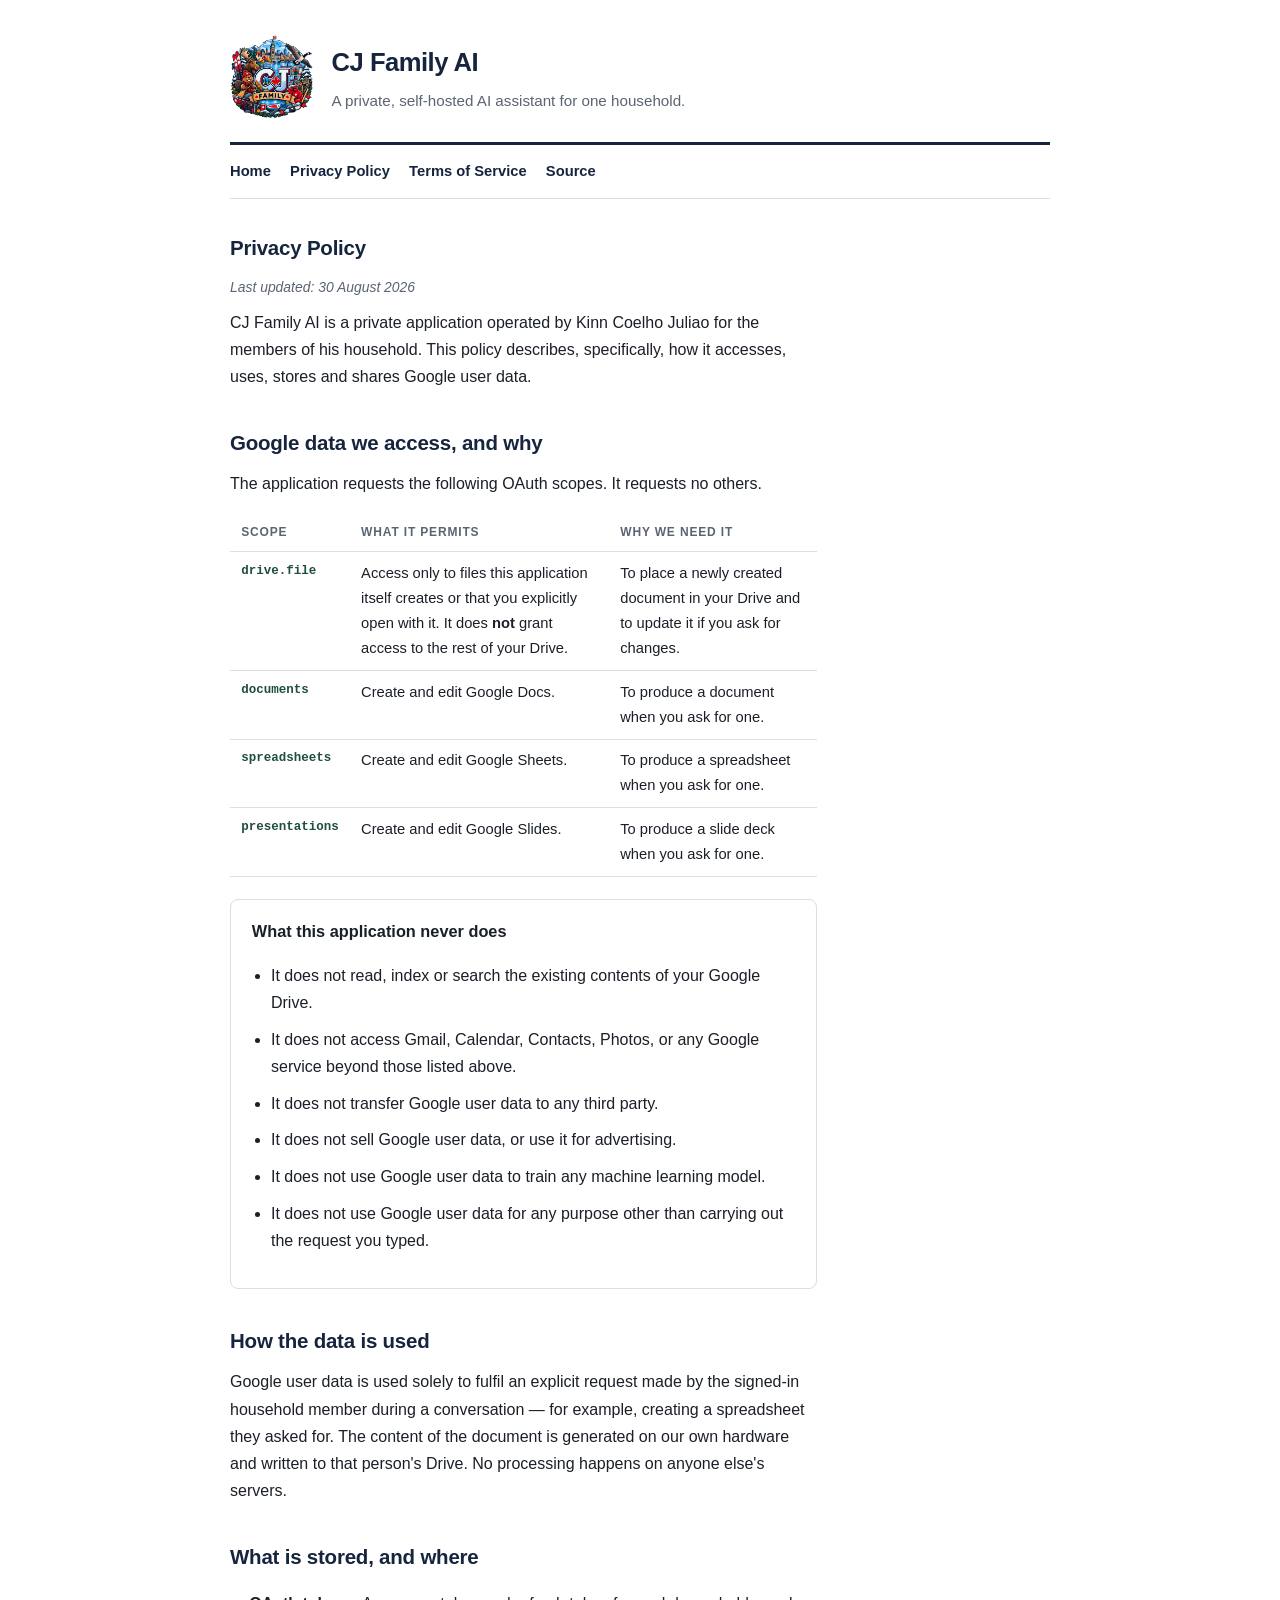
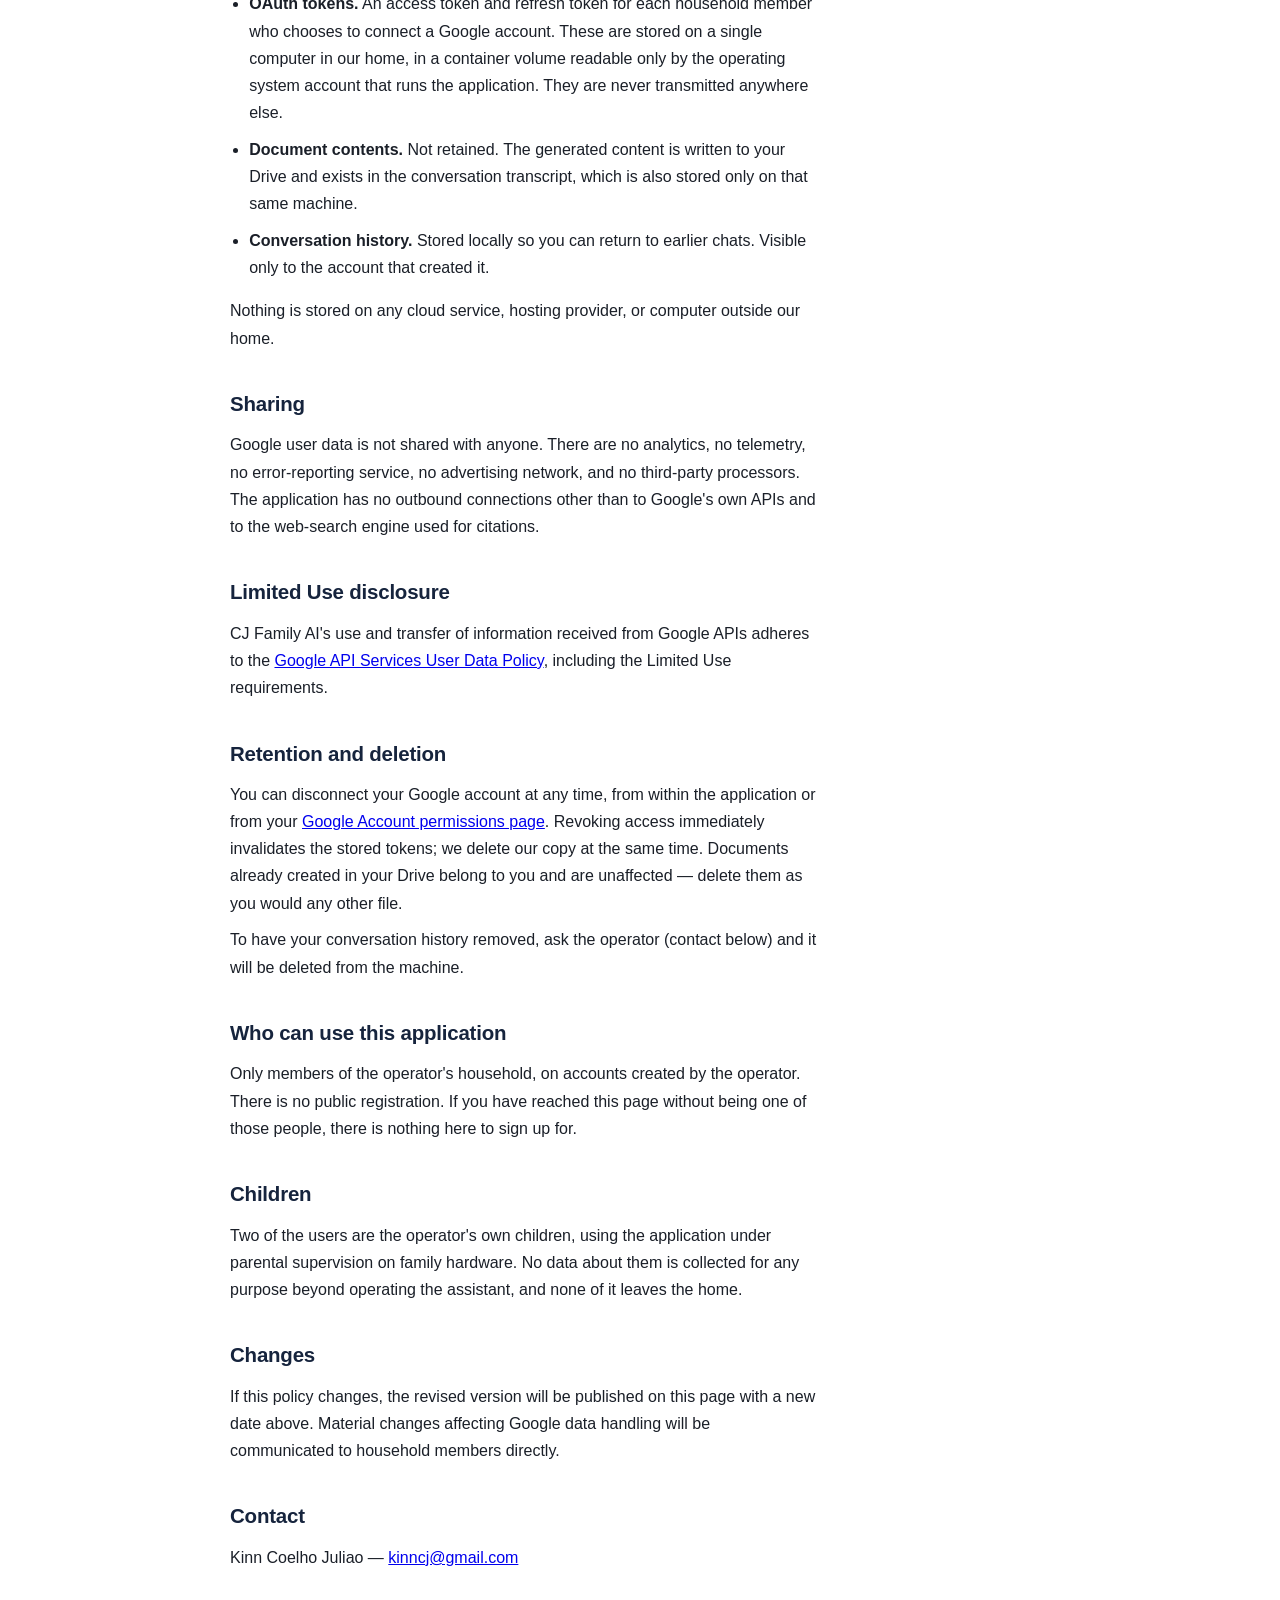
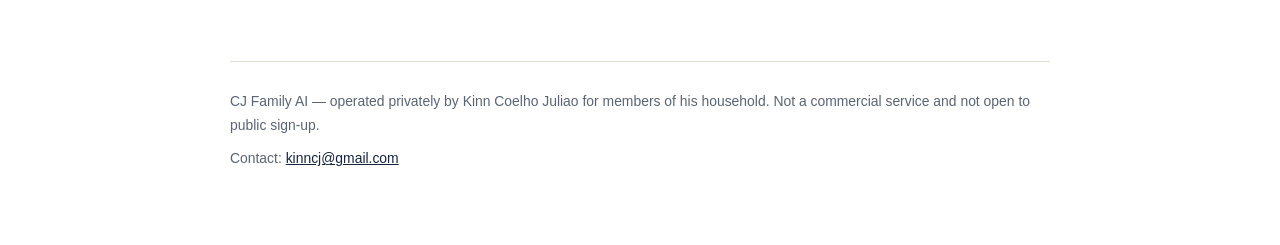
==== privacy.html @ a0a2de76 "Add home page, privacy policy and terms of service Publishes the three pages Google requires before " ====
<!doctype html>
<html lang="en">
<head>
<meta charset="utf-8">
<meta name="viewport" content="width=device-width,initial-scale=1">
<title>Privacy Policy · CJ Family AI</title>
<meta name="description" content="How CJ Family AI accesses, uses, stores and shares Google user data.">
<link rel="icon" href="assets/logo.png">
<link rel="stylesheet" href="style.css">
</head>
<body>
<div class="wrap">
<header class="site">
  <img src="assets/logo.png" alt="CJ Family AI crest">
  <div>
    <h1>CJ Family AI</h1>
    <p>A private, self-hosted AI assistant for one household.</p>
  </div>
</header>
<nav>
  <a href="./">Home</a>
  <a href="privacy.html">Privacy Policy</a>
  <a href="terms.html">Terms of Service</a>
  <a href="https://github.com/kinncj/cj-family-ai">Source</a>
</nav>
<main>
<h2>Privacy Policy</h2>
<p class="updated">Last updated: 30 August 2026</p>

<p>CJ Family AI is a private application operated by Kinn Coelho Juliao for the members of his household. This policy describes, specifically, how it accesses, uses, stores and shares Google user data.</p>

<h2>Google data we access, and why</h2>
<p>The application requests the following OAuth scopes. It requests no others.</p>
<table>
  <thead><tr><th>Scope</th><th>What it permits</th><th>Why we need it</th></tr></thead>
  <tbody>
    <tr>
      <td class="scope">drive.file</td>
      <td>Access only to files this application itself creates or that you explicitly open with it. It does <strong>not</strong> grant access to the rest of your Drive.</td>
      <td>To place a newly created document in your Drive and to update it if you ask for changes.</td>
    </tr>
    <tr><td class="scope">documents</td><td>Create and edit Google Docs.</td><td>To produce a document when you ask for one.</td></tr>
    <tr><td class="scope">spreadsheets</td><td>Create and edit Google Sheets.</td><td>To produce a spreadsheet when you ask for one.</td></tr>
    <tr><td class="scope">presentations</td><td>Create and edit Google Slides.</td><td>To produce a slide deck when you ask for one.</td></tr>
  </tbody>
</table>

<div class="card">
  <h3>What this application never does</h3>
  <ul>
    <li>It does not read, index or search the existing contents of your Google Drive.</li>
    <li>It does not access Gmail, Calendar, Contacts, Photos, or any Google service beyond those listed above.</li>
    <li>It does not transfer Google user data to any third party.</li>
    <li>It does not sell Google user data, or use it for advertising.</li>
    <li>It does not use Google user data to train any machine learning model.</li>
    <li>It does not use Google user data for any purpose other than carrying out the request you typed.</li>
  </ul>
</div>

<h2>How the data is used</h2>
<p>Google user data is used solely to fulfil an explicit request made by the signed-in household member during a conversation — for example, creating a spreadsheet they asked for. The content of the document is generated on our own hardware and written to that person's Drive. No processing happens on anyone else's servers.</p>

<h2>What is stored, and where</h2>
<ul>
  <li><strong>OAuth tokens.</strong> An access token and refresh token for each household member who chooses to connect a Google account. These are stored on a single computer in our home, in a container volume readable only by the operating system account that runs the application. They are never transmitted anywhere else.</li>
  <li><strong>Document contents.</strong> Not retained. The generated content is written to your Drive and exists in the conversation transcript, which is also stored only on that same machine.</li>
  <li><strong>Conversation history.</strong> Stored locally so you can return to earlier chats. Visible only to the account that created it.</li>
</ul>
<p>Nothing is stored on any cloud service, hosting provider, or computer outside our home.</p>

<h2>Sharing</h2>
<p>Google user data is not shared with anyone. There are no analytics, no telemetry, no error-reporting service, no advertising network, and no third-party processors. The application has no outbound connections other than to Google's own APIs and to the web-search engine used for citations.</p>

<h2>Limited Use disclosure</h2>
<p>CJ Family AI's use and transfer of information received from Google APIs adheres to the
<a href="https://developers.google.com/terms/api-services-user-data-policy">Google API Services User Data Policy</a>, including the Limited Use requirements.</p>

<h2>Retention and deletion</h2>
<p>You can disconnect your Google account at any time, from within the application or from your
<a href="https://myaccount.google.com/permissions">Google Account permissions page</a>. Revoking access immediately invalidates the stored tokens; we delete our copy at the same time. Documents already created in your Drive belong to you and are unaffected — delete them as you would any other file.</p>
<p>To have your conversation history removed, ask the operator (contact below) and it will be deleted from the machine.</p>

<h2>Who can use this application</h2>
<p>Only members of the operator's household, on accounts created by the operator. There is no public registration. If you have reached this page without being one of those people, there is nothing here to sign up for.</p>

<h2>Children</h2>
<p>Two of the users are the operator's own children, using the application under parental supervision on family hardware. No data about them is collected for any purpose beyond operating the assistant, and none of it leaves the home.</p>

<h2>Changes</h2>
<p>If this policy changes, the revised version will be published on this page with a new date above. Material changes affecting Google data handling will be communicated to household members directly.</p>

<h2>Contact</h2>
<p>Kinn Coelho Juliao — <a href="mailto:kinncj@gmail.com">kinncj@gmail.com</a></p>
</main>
<footer>
  <p>CJ Family AI — operated privately by Kinn Coelho Juliao for members of his household.
  Not a commercial service and not open to public sign-up.</p>
  <p>Contact: <a href="mailto:kinncj@gmail.com">kinncj@gmail.com</a></p>
</footer>
</div>
</body>
</html>
---- style.css ----
/* CJ Family AI — palette taken from the crest: navy, maple red, spruce, paper */
:root{
  --navy:#16243D; --red:#C8102E; --spruce:#1F4F3D;
  --ink:#1A1F28; --muted:#5B6472; --rule:#E3DDD3;
  --measure:66ch;
}
@media (prefers-color-scheme:dark){
  :root{ --paper:#12161C; --card:#191E26; --ink:#E6EAEF;
         --muted:#9AA5B3; --rule:#2A313B; --navy:#9FB6DA; --red:#E8657A; --spruce:#6FBF9B; }
}
*{box-sizing:border-box}
body{
  margin:0; background:var(--paper); color:var(--ink);
  font:16px/1.7 -apple-system,BlinkMacSystemFont,"Segoe UI",Roboto,Helvetica,Arial,sans-serif;
  padding:0 1.1rem 4rem;
}
.wrap{max-width:820px;margin:0 auto}
header.site{display:flex;align-items:center;gap:1.1rem;padding:2.2rem 0 1.4rem;border-bottom:3px solid var(--navy);flex-wrap:wrap}
header.site img{width:84px;height:84px;border-radius:12px}
header.site h1{margin:0;font-size:1.6rem;letter-spacing:-.02em;color:var(--navy)}
header.site p{margin:.25rem 0 0;color:var(--muted);font-size:.95rem}
nav{display:flex;gap:1.2rem;padding:.9rem 0;border-bottom:1px solid var(--rule);font-size:.92rem;flex-wrap:wrap}
nav a{color:var(--navy);text-decoration:none;font-weight:600}
nav a:hover,nav a:focus-visible{text-decoration:underline;text-underline-offset:3px}
main{padding:2rem 0;max-width:var(--measure)}
h2{margin:2.2rem 0 .6rem;font-size:1.28rem;letter-spacing:-.01em;color:var(--navy)}
h3{margin:1.5rem 0 .4rem;font-size:1.02rem}
h2:first-child{margin-top:0}
p,li{margin:.6rem 0}
ul,ol{padding-left:1.2rem}
code{background:var(--card);border:1px solid var(--rule);border-radius:4px;padding:.08em .35em;font-size:.88em}
.lede{font-size:1.1rem;color:var(--muted)}
.card{background:var(--card);border:1px solid var(--rule);border-radius:8px;padding:1.1rem 1.3rem;margin:1.4rem 0}
.card h3{margin-top:0}
table{border-collapse:collapse;width:100%;font-size:.92rem;margin:1rem 0}
th,td{text-align:left;padding:.55rem .7rem;border-bottom:1px solid var(--rule);vertical-align:top}
th{font-size:.75rem;text-transform:uppercase;letter-spacing:.07em;color:var(--muted)}
.scope{font-family:ui-monospace,SFMono-Regular,Menlo,monospace;font-size:.85em;color:var(--spruce);font-weight:600}
footer{border-top:1px solid var(--rule);margin-top:3rem;padding-top:1.2rem;color:var(--muted);font-size:.87rem}
footer a{color:var(--navy)}
.updated{color:var(--muted);font-size:.87rem;font-style:italic}
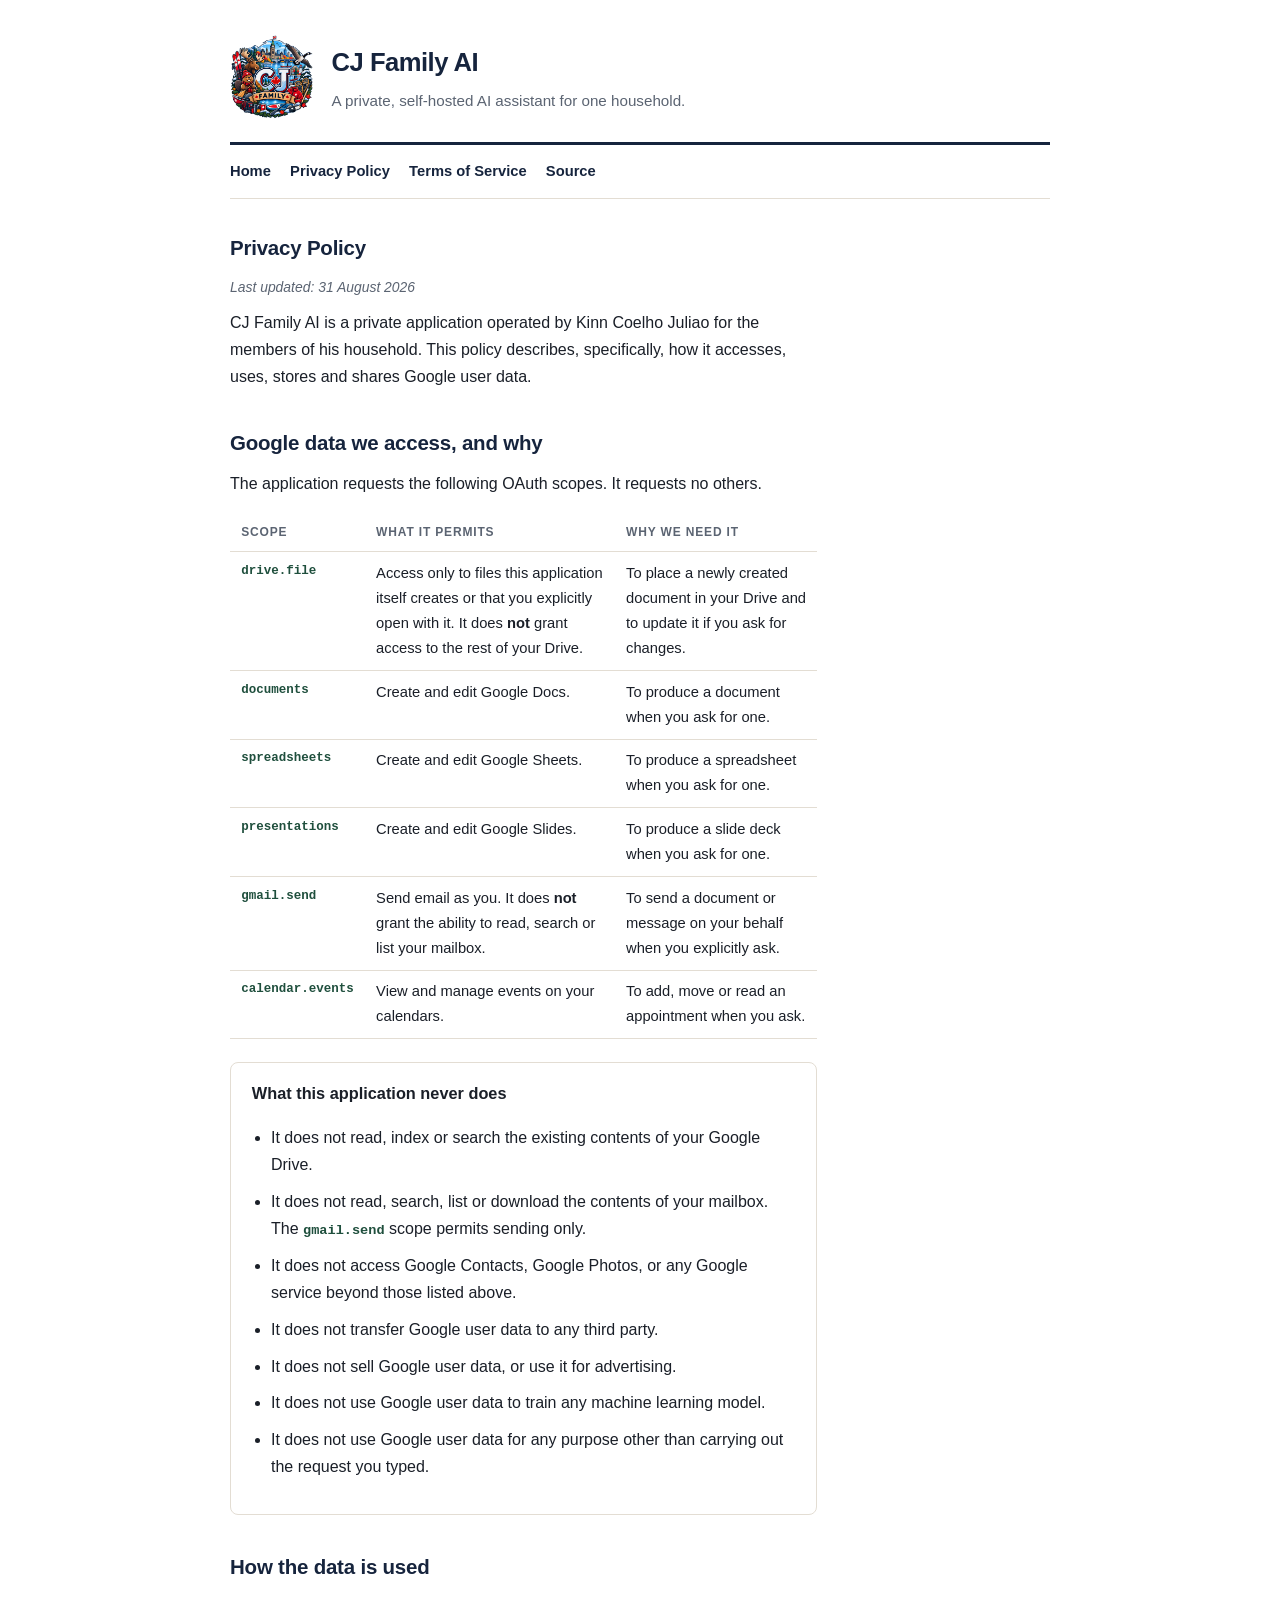
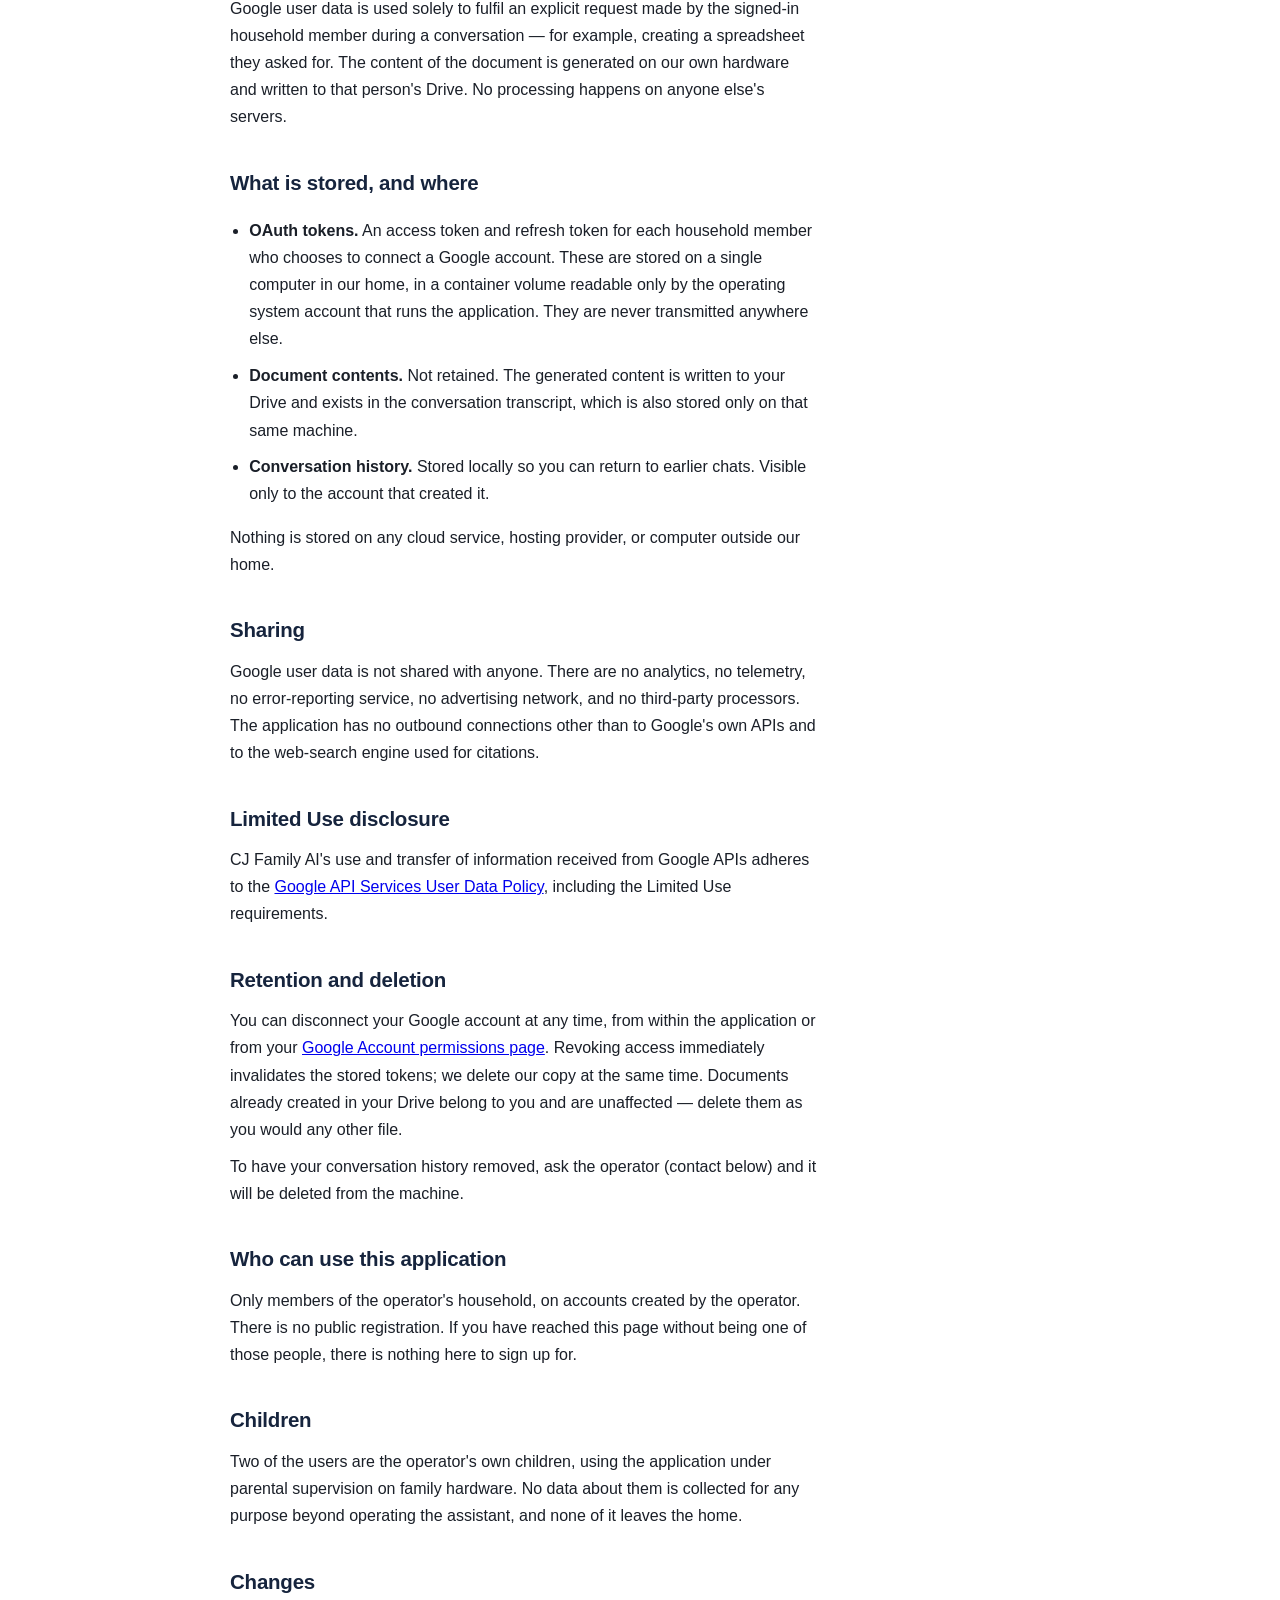
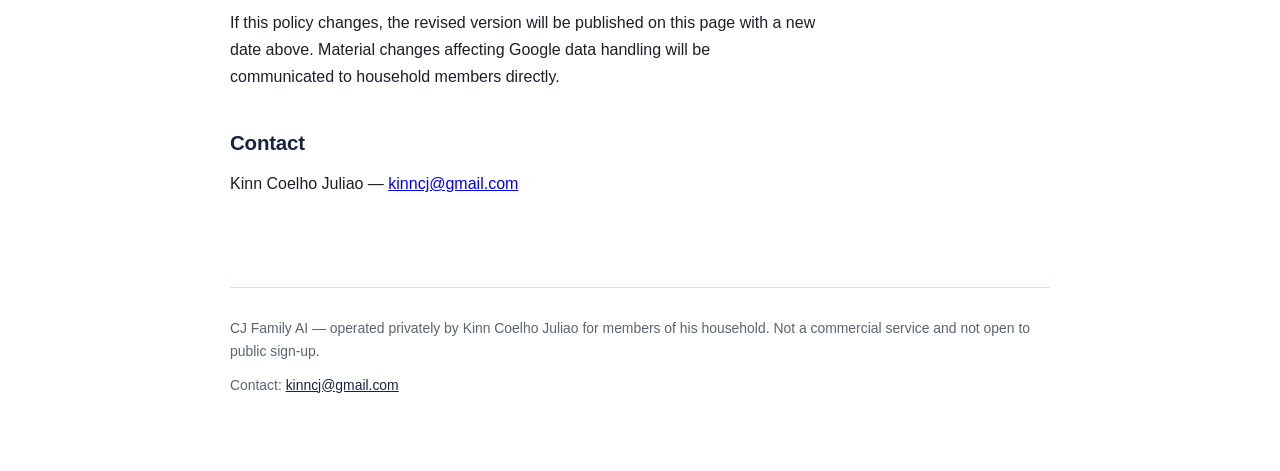
==== commit ab81eb8d: "Disclose gmail.send and calendar.events scopes The policy previously stated the application does not" ====
--- a/privacy.html
+++ b/privacy.html
@@ -25,7 +25,7 @@
 </nav>
 <main>
 <h2>Privacy Policy</h2>
-<p class="updated">Last updated: 30 August 2026</p>
+<p class="updated">Last updated: 31 August 2026</p>
 
 <p>CJ Family AI is a private application operated by Kinn Coelho Juliao for the members of his household. This policy describes, specifically, how it accesses, uses, stores and shares Google user data.</p>
 
@@ -42,6 +42,16 @@
     <tr><td class="scope">documents</td><td>Create and edit Google Docs.</td><td>To produce a document when you ask for one.</td></tr>
     <tr><td class="scope">spreadsheets</td><td>Create and edit Google Sheets.</td><td>To produce a spreadsheet when you ask for one.</td></tr>
     <tr><td class="scope">presentations</td><td>Create and edit Google Slides.</td><td>To produce a slide deck when you ask for one.</td></tr>
+    <tr>
+      <td class="scope">gmail.send</td>
+      <td>Send email as you. It does <strong>not</strong> grant the ability to read, search or list your mailbox.</td>
+      <td>To send a document or message on your behalf when you explicitly ask.</td>
+    </tr>
+    <tr>
+      <td class="scope">calendar.events</td>
+      <td>View and manage events on your calendars.</td>
+      <td>To add, move or read an appointment when you ask.</td>
+    </tr>
   </tbody>
 </table>
 
@@ -49,7 +59,8 @@
   <h3>What this application never does</h3>
   <ul>
     <li>It does not read, index or search the existing contents of your Google Drive.</li>
-    <li>It does not access Gmail, Calendar, Contacts, Photos, or any Google service beyond those listed above.</li>
+    <li>It does not read, search, list or download the contents of your mailbox. The <span class="scope">gmail.send</span> scope permits sending only.</li>
+    <li>It does not access Google Contacts, Google Photos, or any Google service beyond those listed above.</li>
     <li>It does not transfer Google user data to any third party.</li>
     <li>It does not sell Google user data, or use it for advertising.</li>
     <li>It does not use Google user data to train any machine learning model.</li>
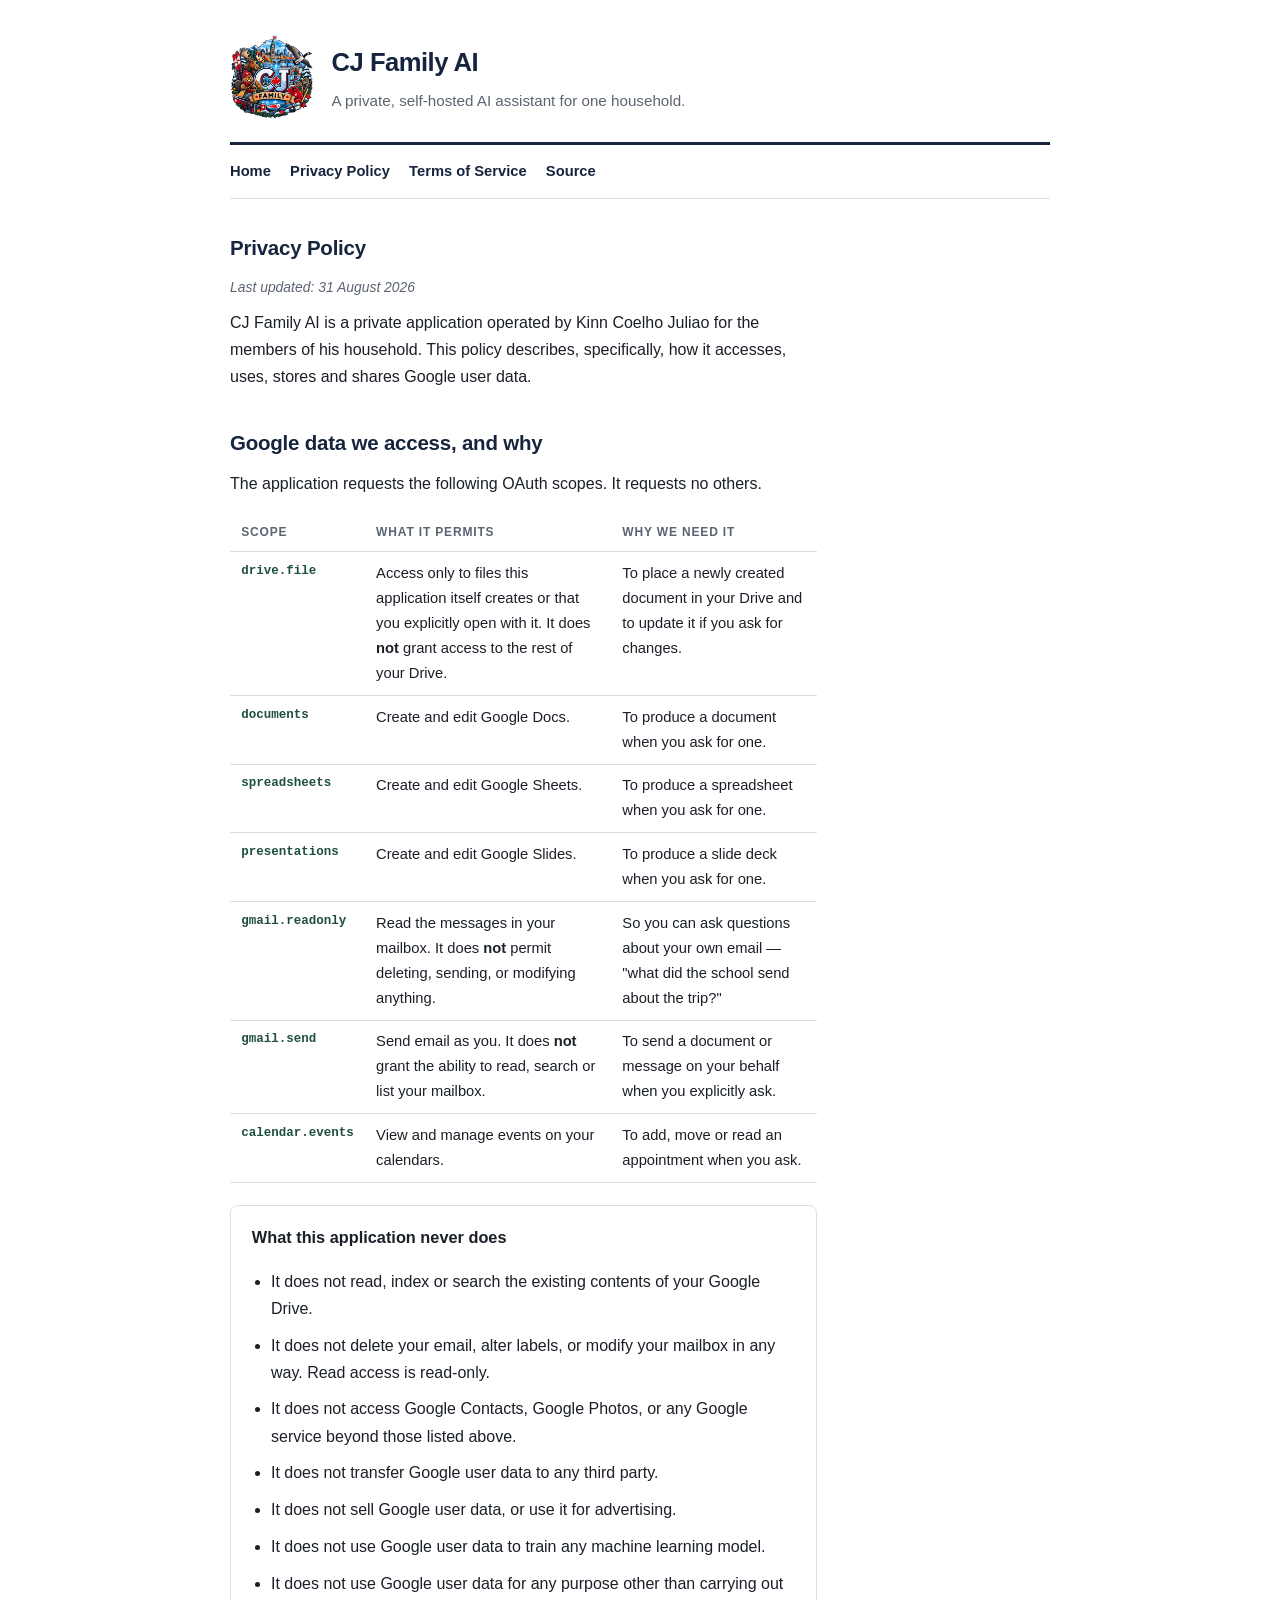
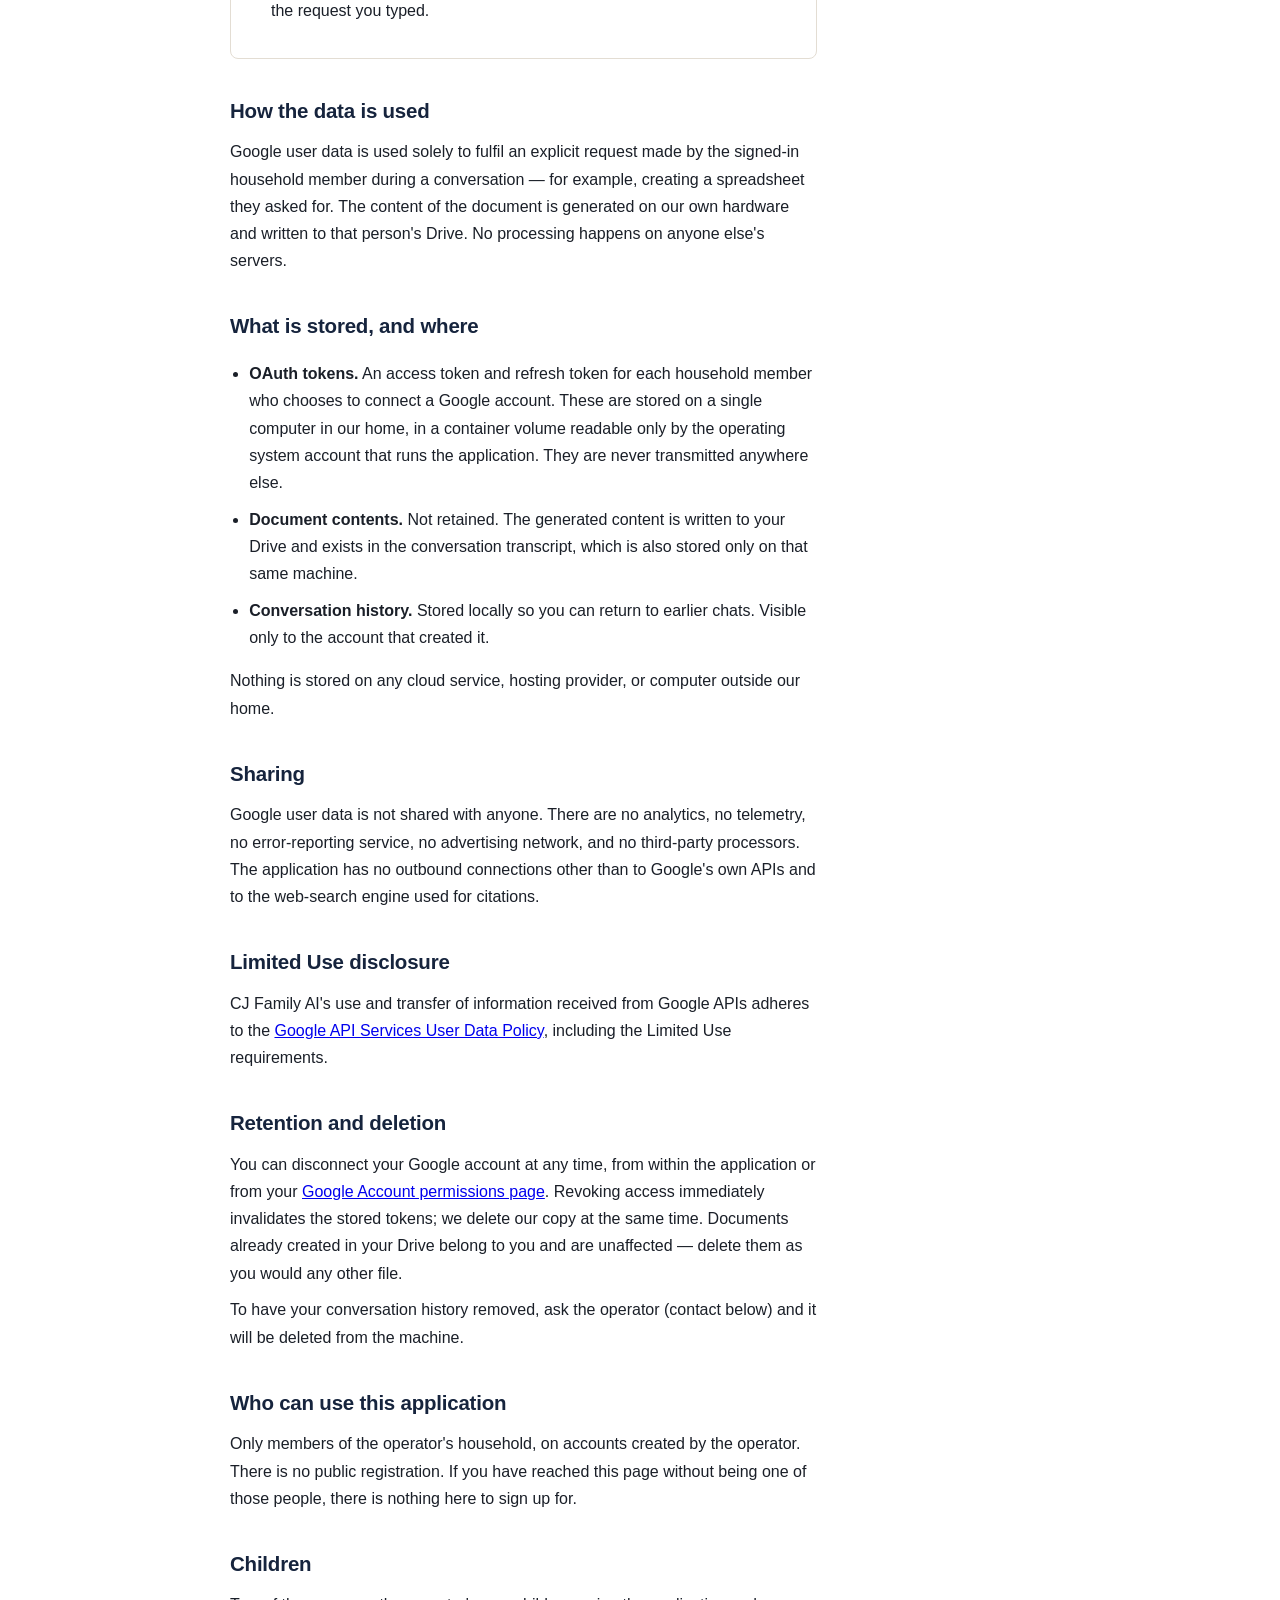
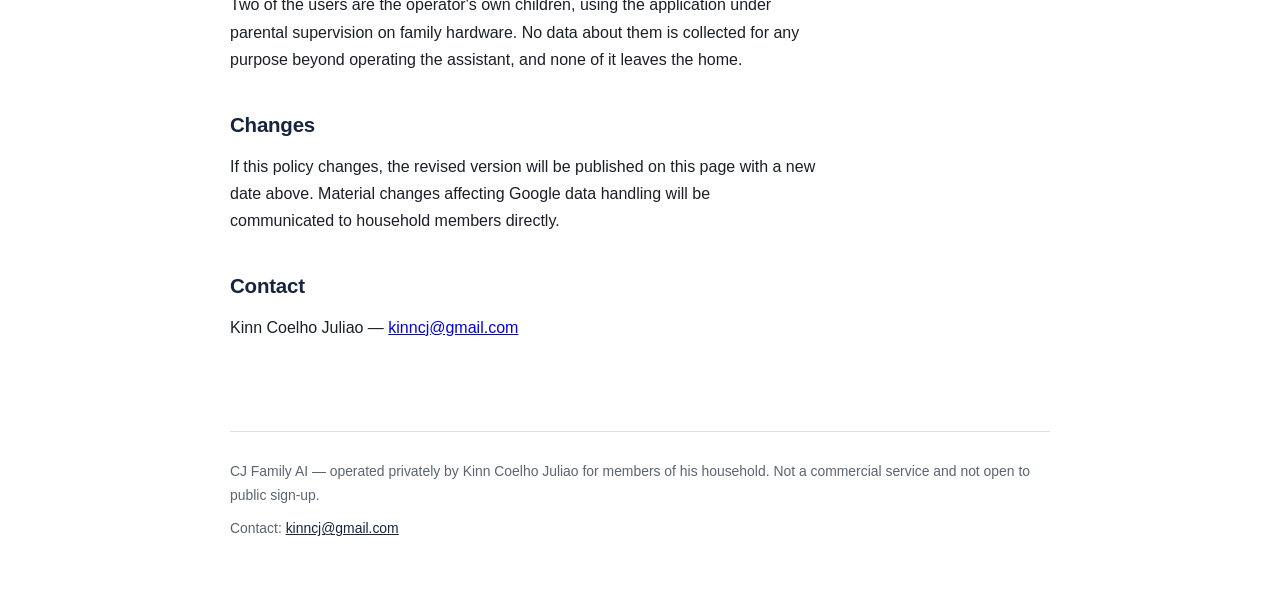
==== commit e4151854: "Disclose gmail.readonly The granted scope set now includes gmail.readonly, so the policy must say so" ====
--- a/privacy.html
+++ b/privacy.html
@@ -43,6 +43,11 @@
     <tr><td class="scope">spreadsheets</td><td>Create and edit Google Sheets.</td><td>To produce a spreadsheet when you ask for one.</td></tr>
     <tr><td class="scope">presentations</td><td>Create and edit Google Slides.</td><td>To produce a slide deck when you ask for one.</td></tr>
     <tr>
+      <td class="scope">gmail.readonly</td>
+      <td>Read the messages in your mailbox. It does <strong>not</strong> permit deleting, sending, or modifying anything.</td>
+      <td>So you can ask questions about your own email — "what did the school send about the trip?"</td>
+    </tr>
+    <tr>
       <td class="scope">gmail.send</td>
       <td>Send email as you. It does <strong>not</strong> grant the ability to read, search or list your mailbox.</td>
       <td>To send a document or message on your behalf when you explicitly ask.</td>
@@ -59,7 +64,7 @@
   <h3>What this application never does</h3>
   <ul>
     <li>It does not read, index or search the existing contents of your Google Drive.</li>
-    <li>It does not read, search, list or download the contents of your mailbox. The <span class="scope">gmail.send</span> scope permits sending only.</li>
+    <li>It does not delete your email, alter labels, or modify your mailbox in any way. Read access is read-only.</li>
     <li>It does not access Google Contacts, Google Photos, or any Google service beyond those listed above.</li>
     <li>It does not transfer Google user data to any third party.</li>
     <li>It does not sell Google user data, or use it for advertising.</li>
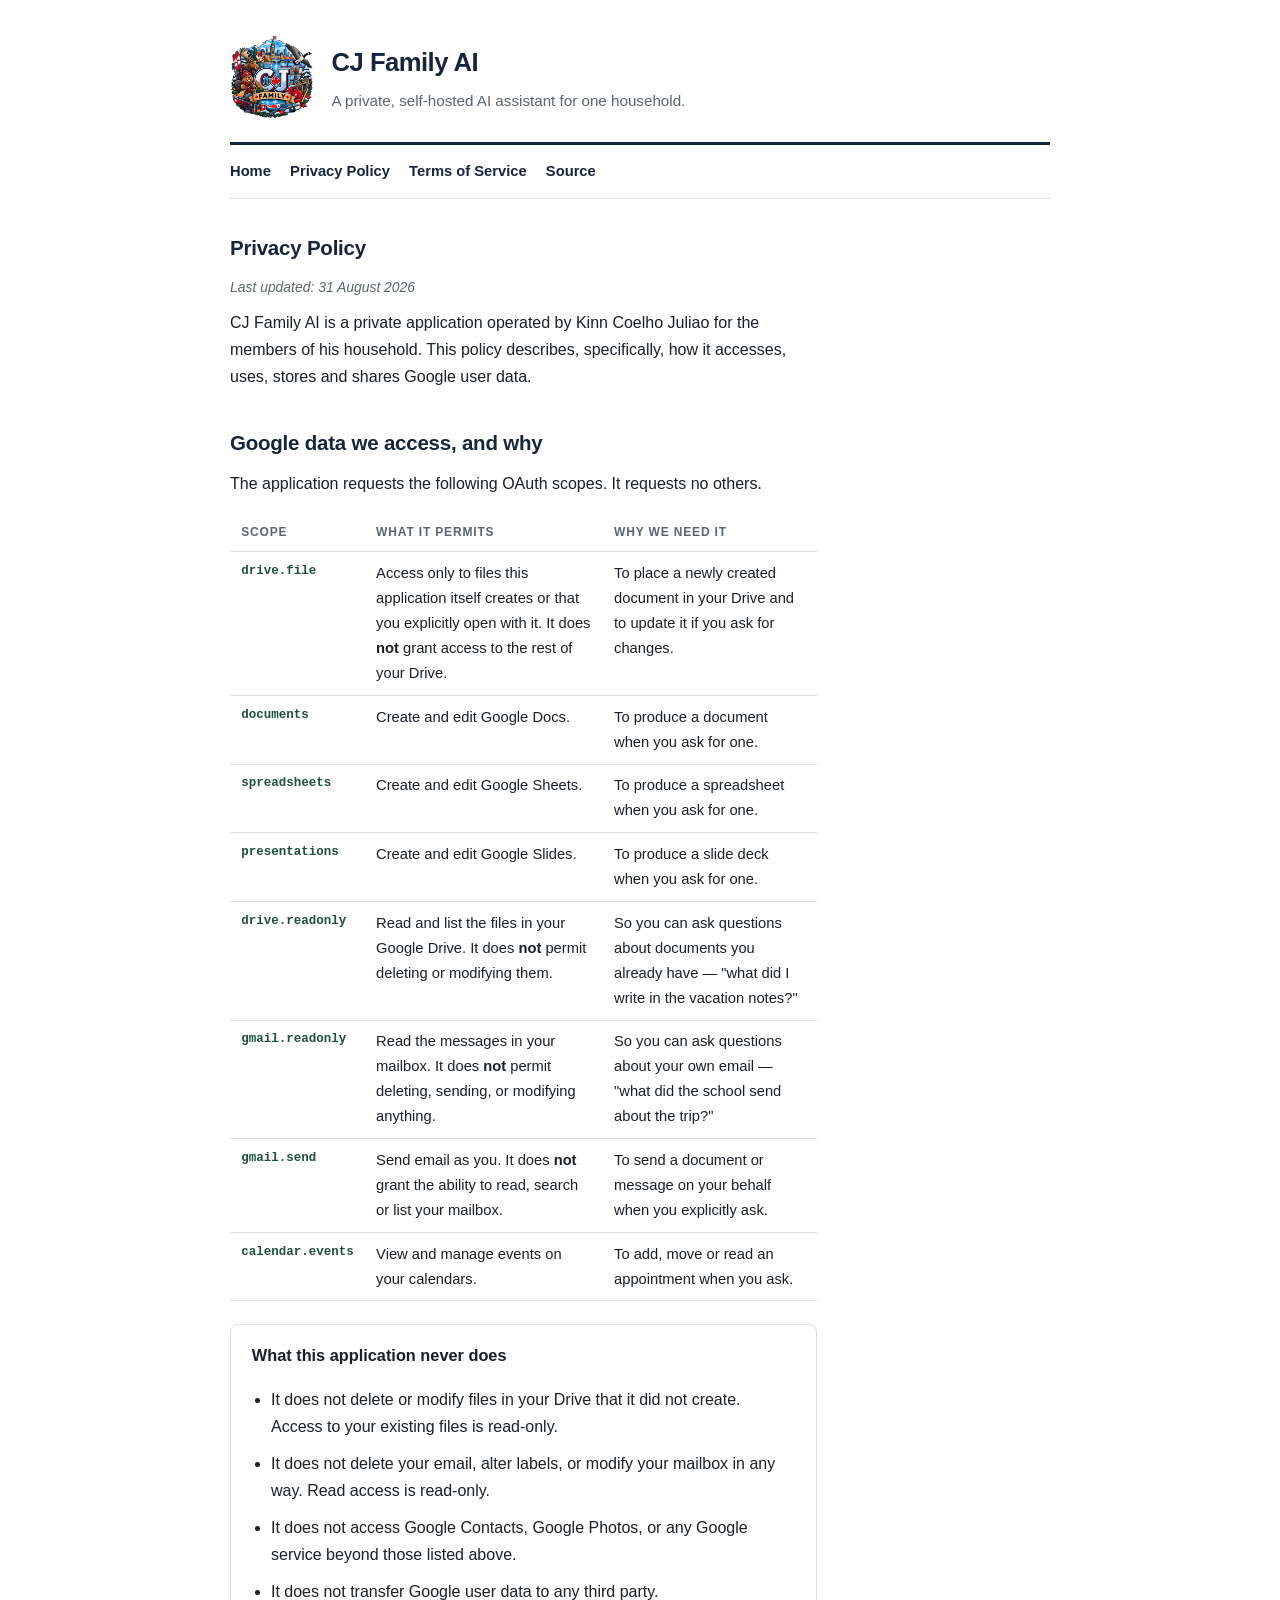
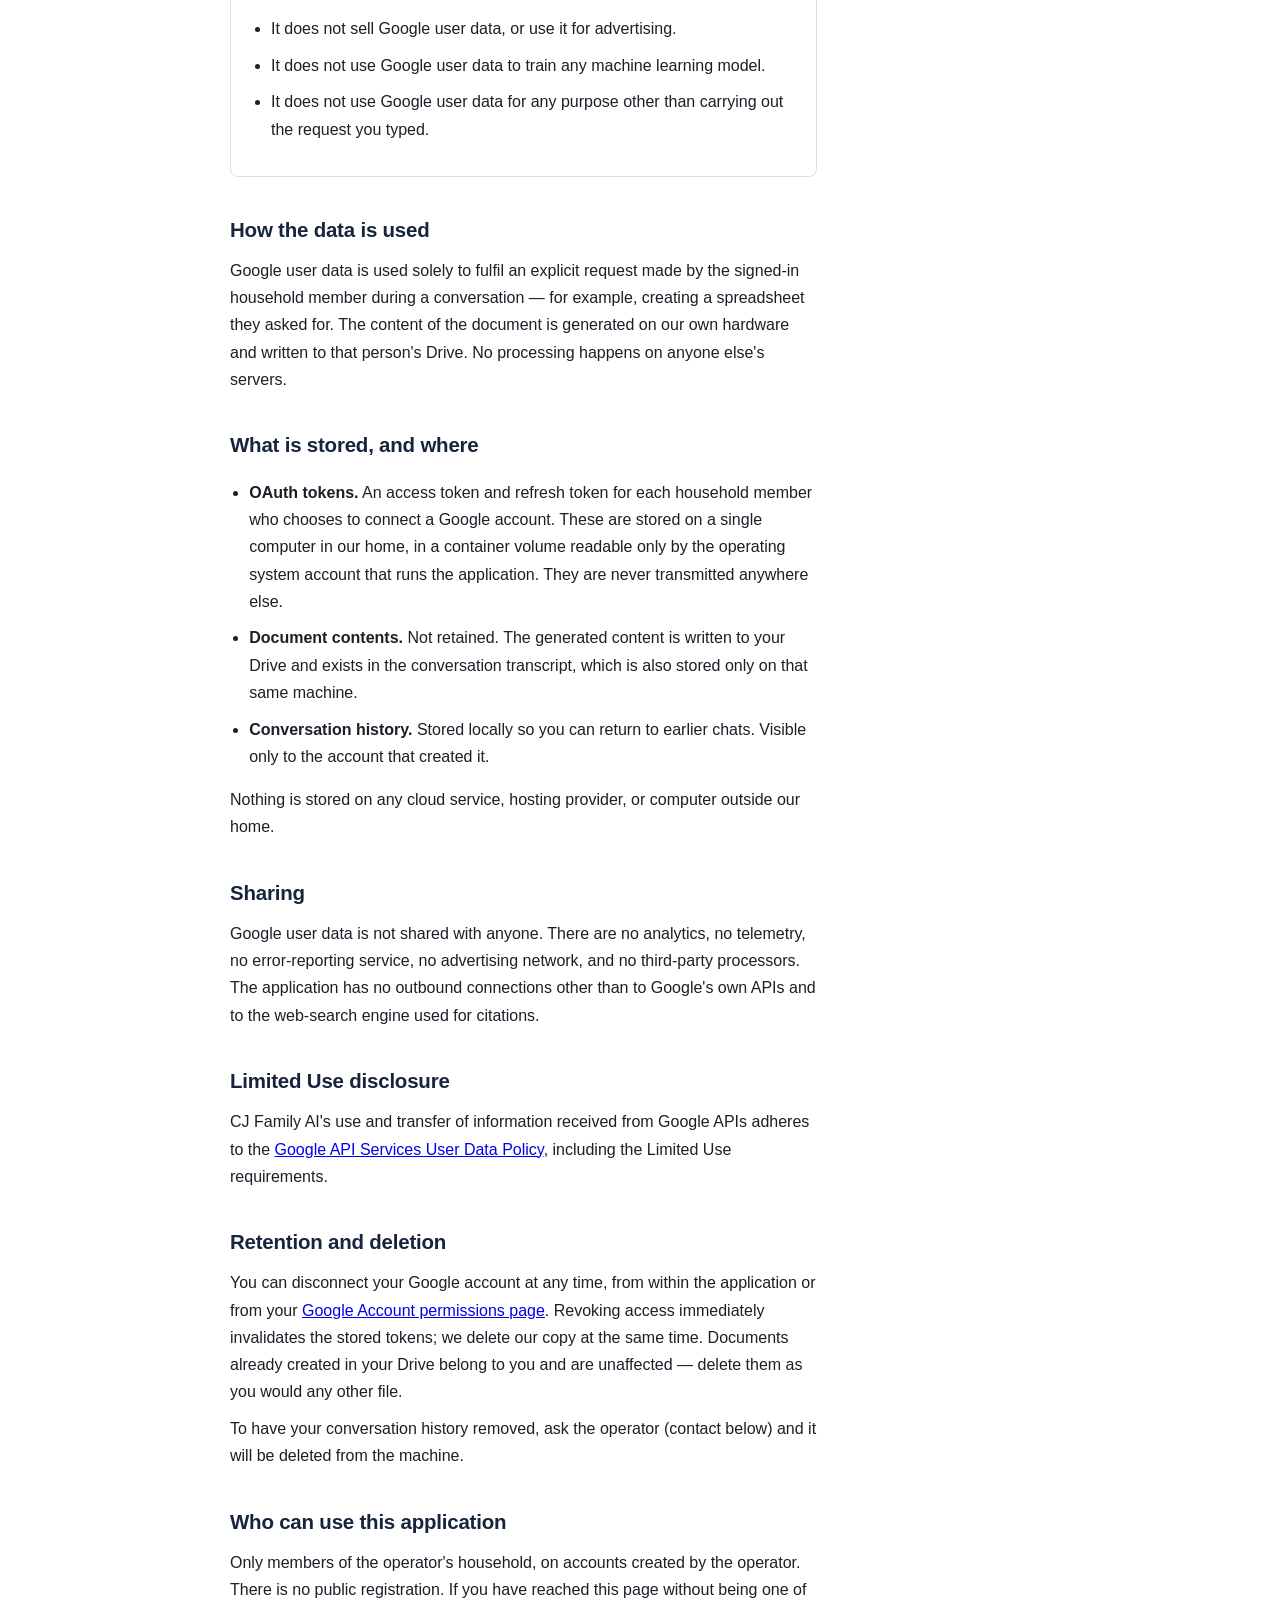
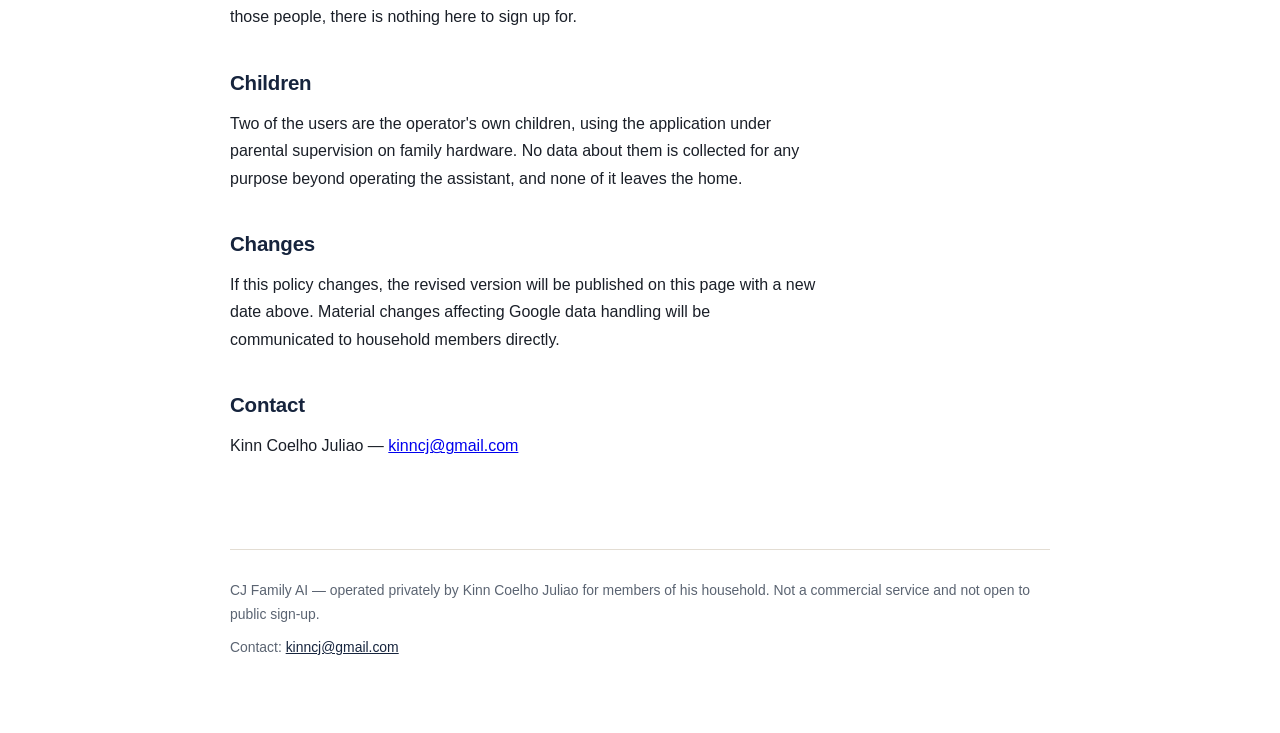
==== commit 213fce79: "Disclose drive.readonly The policy previously stated the application does not read the existing cont" ====
--- a/privacy.html
+++ b/privacy.html
@@ -43,6 +43,11 @@
     <tr><td class="scope">spreadsheets</td><td>Create and edit Google Sheets.</td><td>To produce a spreadsheet when you ask for one.</td></tr>
     <tr><td class="scope">presentations</td><td>Create and edit Google Slides.</td><td>To produce a slide deck when you ask for one.</td></tr>
     <tr>
+      <td class="scope">drive.readonly</td>
+      <td>Read and list the files in your Google Drive. It does <strong>not</strong> permit deleting or modifying them.</td>
+      <td>So you can ask questions about documents you already have — "what did I write in the vacation notes?"</td>
+    </tr>
+    <tr>
       <td class="scope">gmail.readonly</td>
       <td>Read the messages in your mailbox. It does <strong>not</strong> permit deleting, sending, or modifying anything.</td>
       <td>So you can ask questions about your own email — "what did the school send about the trip?"</td>
@@ -63,7 +68,7 @@
 <div class="card">
   <h3>What this application never does</h3>
   <ul>
-    <li>It does not read, index or search the existing contents of your Google Drive.</li>
+    <li>It does not delete or modify files in your Drive that it did not create. Access to your existing files is read-only.</li>
     <li>It does not delete your email, alter labels, or modify your mailbox in any way. Read access is read-only.</li>
     <li>It does not access Google Contacts, Google Photos, or any Google service beyond those listed above.</li>
     <li>It does not transfer Google user data to any third party.</li>
